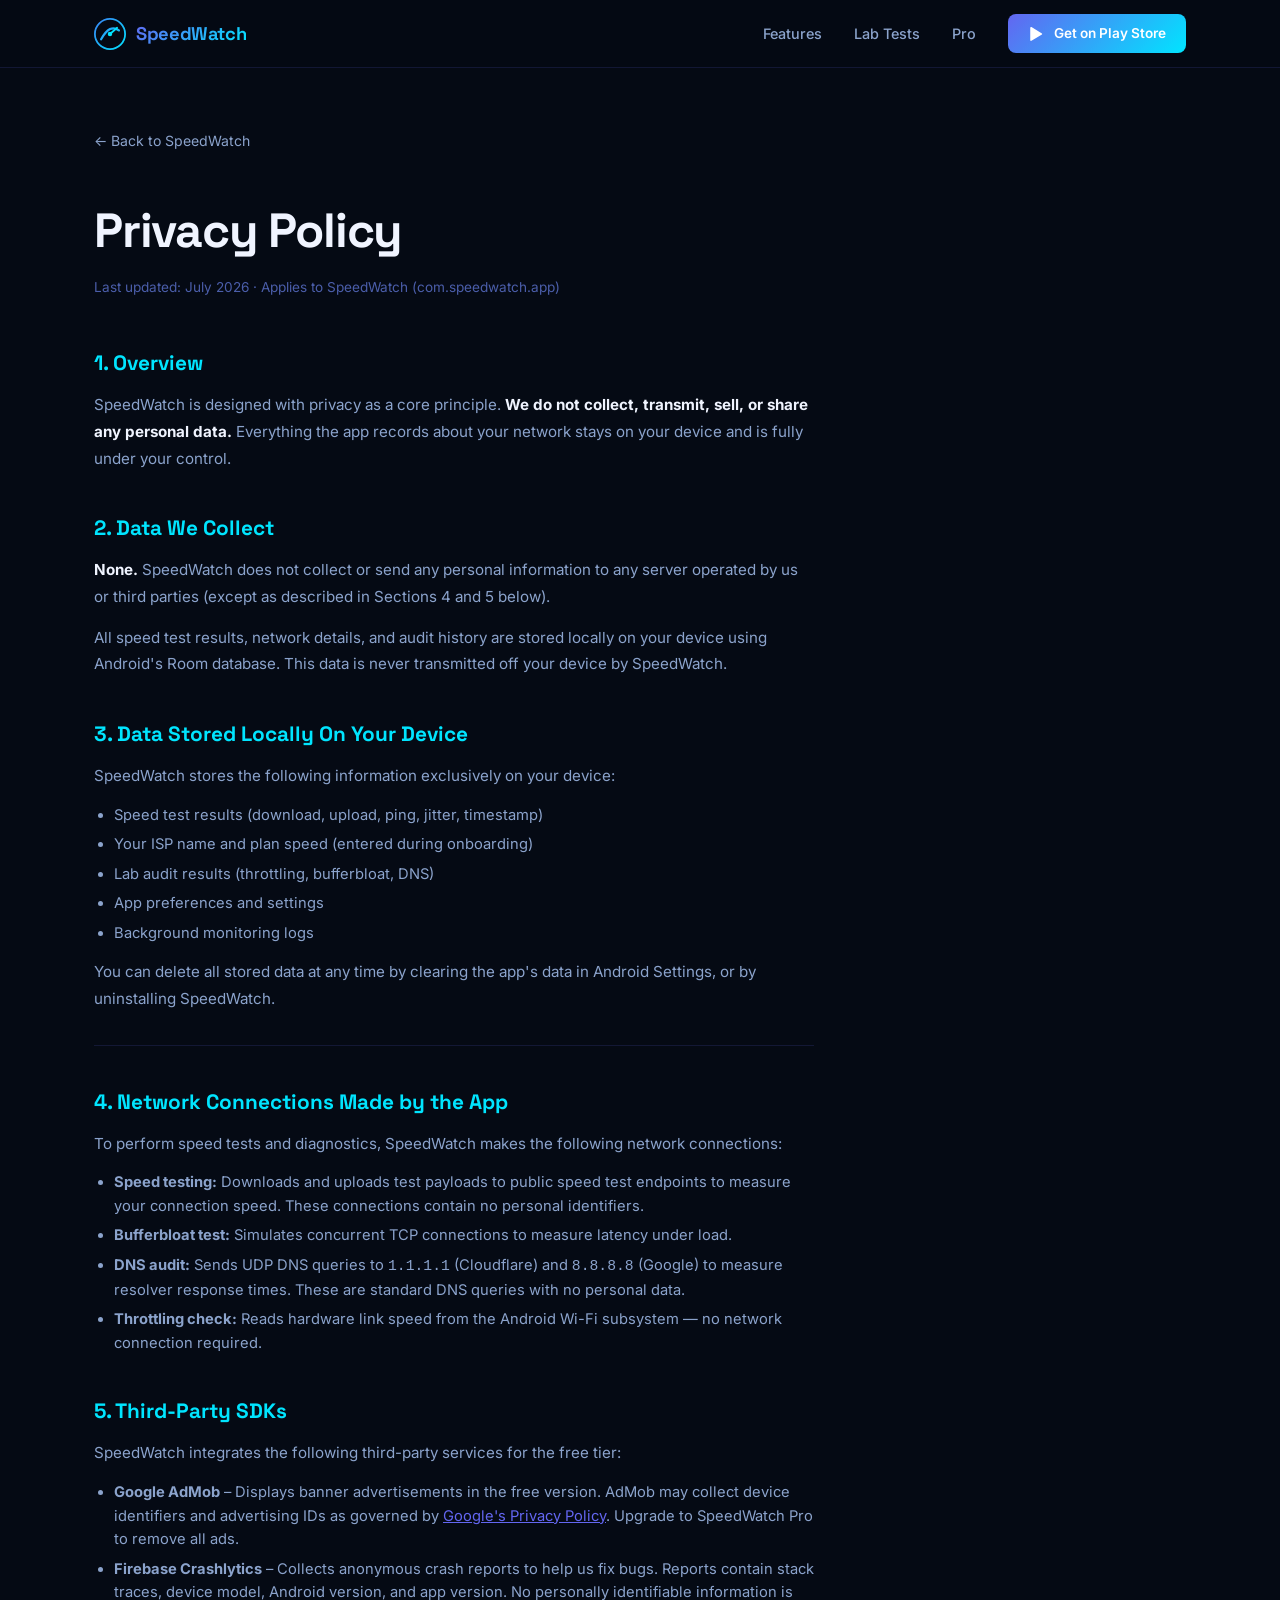
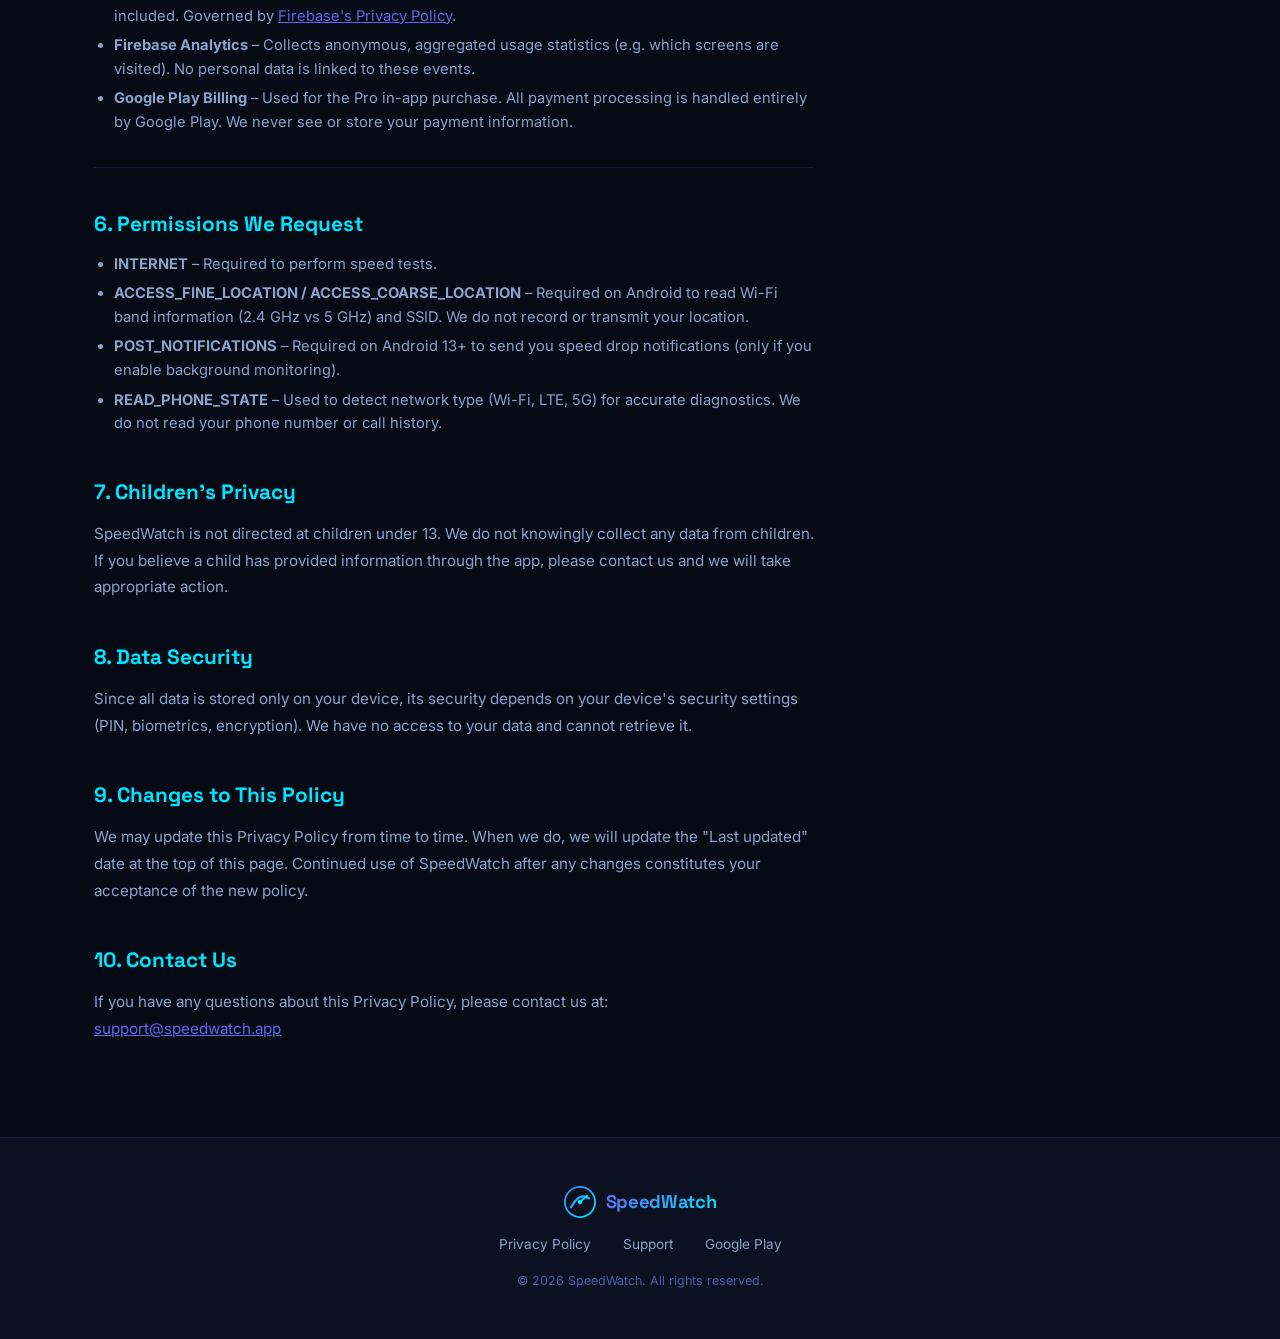
==== website/privacy.html @ 8ccc6902 "Initial commit: SpeedWatch Android app + website" ====
<!DOCTYPE html>
<html lang="en">
<head>
  <meta charset="UTF-8" />
  <meta name="viewport" content="width=device-width, initial-scale=1.0" />
  <title>Privacy Policy – SpeedWatch</title>
  <meta name="description" content="SpeedWatch Privacy Policy – learn how we handle your data (we don't collect any). All data stays on your device." />
  <link rel="icon" href="assets/icon.png" type="image/png" />
  <link rel="preconnect" href="https://fonts.googleapis.com" />
  <link rel="preconnect" href="https://fonts.gstatic.com" crossorigin />
  <link href="https://fonts.googleapis.com/css2?family=Inter:wght@300;400;500;600;700;800;900&family=Space+Grotesk:wght@400;500;600;700&display=swap" rel="stylesheet" />
  <link rel="stylesheet" href="style.css" />
  <style>
    .privacy-page { padding: calc(var(--nav-h) + 60px) 0 80px; min-height: 100vh; }
    .privacy-page h1 { font-family: var(--font-heading); font-size: clamp(2rem, 5vw, 3rem); font-weight: 800; letter-spacing: -0.025em; margin-bottom: 8px; }
    .privacy-page .meta { font-size: 0.85rem; color: var(--text-muted); margin-bottom: 48px; display: block; }
    .privacy-body { max-width: 720px; }
    .privacy-body h2 { font-family: var(--font-heading); font-size: 1.3rem; font-weight: 700; margin: 40px 0 12px; color: var(--cyan); }
    .privacy-body h2:first-child { margin-top: 0; }
    .privacy-body p { font-size: 0.95rem; color: var(--text-secondary); line-height: 1.75; margin-bottom: 14px; }
    .privacy-body ul { padding-left: 20px; margin-bottom: 14px; }
    .privacy-body ul li { font-size: 0.92rem; color: var(--text-secondary); margin-bottom: 6px; list-style: disc; line-height: 1.6; }
    .privacy-body a { color: var(--indigo); text-decoration: underline; }
    .privacy-body a:hover { color: var(--cyan); }
    .privacy-divider { height: 1px; background: var(--border); margin: 32px 0; }
    .back-link { display: inline-flex; align-items: center; gap: 8px; font-size: 0.88rem; color: var(--text-secondary); margin-bottom: 40px; transition: color var(--transition); }
    .back-link:hover { color: var(--cyan); }
  </style>
</head>
<body>

  <nav class="navbar scrolled" id="navbar">
    <div class="nav-inner">
      <a href="index.html" class="nav-brand">
        <div class="nav-logo">
          <svg viewBox="0 0 36 36" fill="none" xmlns="http://www.w3.org/2000/svg">
            <circle cx="18" cy="18" r="17" stroke="url(#nlg)" stroke-width="2"/>
            <path d="M8 24 Q18 6 28 14" stroke="url(#nlg)" stroke-width="2.5" stroke-linecap="round" fill="none"/>
            <line x1="18" y1="18" x2="26" y2="11" stroke="#00E5FF" stroke-width="2" stroke-linecap="round"/>
            <circle cx="18" cy="18" r="2.5" fill="#00E5FF"/>
            <defs><linearGradient id="nlg" x1="0" y1="0" x2="36" y2="36" gradientUnits="userSpaceOnUse"><stop stop-color="#3B82F6"/><stop offset="1" stop-color="#00E5FF"/></linearGradient></defs>
          </svg>
        </div>
        <span class="nav-wordmark">SpeedWatch</span>
      </a>
      <ul class="nav-links">
        <li><a href="index.html#features">Features</a></li>
        <li><a href="index.html#lab">Lab Tests</a></li>
        <li><a href="index.html#premium">Pro</a></li>
      </ul>
      <a href="https://play.google.com/store/apps/details?id=com.speedwatch.app" class="btn-nav-cta" target="_blank" rel="noopener">
        <svg width="18" height="18" viewBox="0 0 24 24" fill="currentColor"><path d="M3 20.5v-17c0-.83 1-1.3 1.6-.78l14 8.5c.53.32.53 1.04 0 1.36l-14 8.5c-.6.52-1.6.05-1.6-.78z"/></svg>
        Get on Play Store
      </a>
    </div>
  </nav>

  <main class="privacy-page">
    <div class="container">
      <a href="index.html" class="back-link">← Back to SpeedWatch</a>
      <div class="privacy-body">
        <h1>Privacy Policy</h1>
        <span class="meta">Last updated: July 2026 · Applies to SpeedWatch (com.speedwatch.app)</span>

        <h2>1. Overview</h2>
        <p>SpeedWatch is designed with privacy as a core principle. <strong style="color: var(--text-primary);">We do not collect, transmit, sell, or share any personal data.</strong> Everything the app records about your network stays on your device and is fully under your control.</p>

        <h2>2. Data We Collect</h2>
        <p><strong style="color: var(--text-primary);">None.</strong> SpeedWatch does not collect or send any personal information to any server operated by us or third parties (except as described in Sections 4 and 5 below).</p>
        <p>All speed test results, network details, and audit history are stored locally on your device using Android's Room database. This data is never transmitted off your device by SpeedWatch.</p>

        <h2>3. Data Stored Locally On Your Device</h2>
        <p>SpeedWatch stores the following information exclusively on your device:</p>
        <ul>
          <li>Speed test results (download, upload, ping, jitter, timestamp)</li>
          <li>Your ISP name and plan speed (entered during onboarding)</li>
          <li>Lab audit results (throttling, bufferbloat, DNS)</li>
          <li>App preferences and settings</li>
          <li>Background monitoring logs</li>
        </ul>
        <p>You can delete all stored data at any time by clearing the app's data in Android Settings, or by uninstalling SpeedWatch.</p>

        <div class="privacy-divider"></div>

        <h2>4. Network Connections Made by the App</h2>
        <p>To perform speed tests and diagnostics, SpeedWatch makes the following network connections:</p>
        <ul>
          <li><strong>Speed testing:</strong> Downloads and uploads test payloads to public speed test endpoints to measure your connection speed. These connections contain no personal identifiers.</li>
          <li><strong>Bufferbloat test:</strong> Simulates concurrent TCP connections to measure latency under load.</li>
          <li><strong>DNS audit:</strong> Sends UDP DNS queries to <code>1.1.1.1</code> (Cloudflare) and <code>8.8.8.8</code> (Google) to measure resolver response times. These are standard DNS queries with no personal data.</li>
          <li><strong>Throttling check:</strong> Reads hardware link speed from the Android Wi-Fi subsystem — no network connection required.</li>
        </ul>

        <h2>5. Third-Party SDKs</h2>
        <p>SpeedWatch integrates the following third-party services for the free tier:</p>
        <ul>
          <li><strong>Google AdMob</strong> – Displays banner advertisements in the free version. AdMob may collect device identifiers and advertising IDs as governed by <a href="https://policies.google.com/privacy" target="_blank" rel="noopener">Google's Privacy Policy</a>. Upgrade to SpeedWatch Pro to remove all ads.</li>
          <li><strong>Firebase Crashlytics</strong> – Collects anonymous crash reports to help us fix bugs. Reports contain stack traces, device model, Android version, and app version. No personally identifiable information is included. Governed by <a href="https://firebase.google.com/support/privacy" target="_blank" rel="noopener">Firebase's Privacy Policy</a>.</li>
          <li><strong>Firebase Analytics</strong> – Collects anonymous, aggregated usage statistics (e.g. which screens are visited). No personal data is linked to these events.</li>
          <li><strong>Google Play Billing</strong> – Used for the Pro in-app purchase. All payment processing is handled entirely by Google Play. We never see or store your payment information.</li>
        </ul>

        <div class="privacy-divider"></div>

        <h2>6. Permissions We Request</h2>
        <ul>
          <li><strong>INTERNET</strong> – Required to perform speed tests.</li>
          <li><strong>ACCESS_FINE_LOCATION / ACCESS_COARSE_LOCATION</strong> – Required on Android to read Wi-Fi band information (2.4 GHz vs 5 GHz) and SSID. We do not record or transmit your location.</li>
          <li><strong>POST_NOTIFICATIONS</strong> – Required on Android 13+ to send you speed drop notifications (only if you enable background monitoring).</li>
          <li><strong>READ_PHONE_STATE</strong> – Used to detect network type (Wi-Fi, LTE, 5G) for accurate diagnostics. We do not read your phone number or call history.</li>
        </ul>

        <h2>7. Children's Privacy</h2>
        <p>SpeedWatch is not directed at children under 13. We do not knowingly collect any data from children. If you believe a child has provided information through the app, please contact us and we will take appropriate action.</p>

        <h2>8. Data Security</h2>
        <p>Since all data is stored only on your device, its security depends on your device's security settings (PIN, biometrics, encryption). We have no access to your data and cannot retrieve it.</p>

        <h2>9. Changes to This Policy</h2>
        <p>We may update this Privacy Policy from time to time. When we do, we will update the "Last updated" date at the top of this page. Continued use of SpeedWatch after any changes constitutes your acceptance of the new policy.</p>

        <h2>10. Contact Us</h2>
        <p>If you have any questions about this Privacy Policy, please contact us at:<br/>
        <a href="mailto:support@speedwatch.app">support@speedwatch.app</a></p>
      </div>
    </div>
  </main>

  <footer class="footer">
    <div class="container footer-inner">
      <div class="footer-brand">
        <div class="nav-logo">
          <svg viewBox="0 0 36 36" fill="none"><circle cx="18" cy="18" r="17" stroke="url(#fflg)" stroke-width="2"/><path d="M8 24 Q18 6 28 14" stroke="url(#fflg)" stroke-width="2.5" stroke-linecap="round" fill="none"/><line x1="18" y1="18" x2="26" y2="11" stroke="#00E5FF" stroke-width="2" stroke-linecap="round"/><circle cx="18" cy="18" r="2.5" fill="#00E5FF"/><defs><linearGradient id="fflg" x1="0" y1="0" x2="36" y2="36" gradientUnits="userSpaceOnUse"><stop stop-color="#3B82F6"/><stop offset="1" stop-color="#00E5FF"/></linearGradient></defs></svg>
        </div>
        <span class="nav-wordmark">SpeedWatch</span>
      </div>
      <nav class="footer-links">
        <a href="privacy.html">Privacy Policy</a>
        <a href="mailto:support@speedwatch.app">Support</a>
        <a href="https://play.google.com/store/apps/details?id=com.speedwatch.app" target="_blank" rel="noopener">Google Play</a>
      </nav>
      <p class="footer-copy">&copy; 2026 SpeedWatch. All rights reserved.</p>
    </div>
  </footer>

</body>
</html>
---- website/style.css ----
/* ===================================================
   SpeedWatch – Website Stylesheet
   Design: Dark premium, glassmorphism, neon accents
   =================================================== */

/* ── CSS Custom Properties ── */
:root {
  --bg-deep: #050A14;
  --bg-surface: #0B1120;
  --bg-card: #0F1A2E;
  --bg-card-hover: #162240;
  --border: rgba(99, 102, 241, 0.15);
  --border-hover: rgba(0, 229, 255, 0.3);

  --blue: #3B82F6;
  --indigo: #6366F1;
  --cyan: #00E5FF;
  --green: #4CAF50;
  --yellow: #F59E0B;
  --red: #EF4444;

  --text-primary: #F0F4FF;
  --text-secondary: #8BA3CC;
  --text-muted: #4B5EAA;

  --gradient-brand: linear-gradient(135deg, #6366F1, #00E5FF);
  --gradient-glow: radial-gradient(ellipse 60% 40% at 50% 0%, rgba(99,102,241,0.18) 0%, transparent 70%);

  --font-body: 'Inter', system-ui, sans-serif;
  --font-heading: 'Space Grotesk', 'Inter', system-ui, sans-serif;

  --radius-sm: 8px;
  --radius-md: 14px;
  --radius-lg: 20px;
  --radius-xl: 28px;

  --shadow-card: 0 4px 32px rgba(0,0,0,0.5), 0 0 0 1px rgba(99,102,241,0.1);
  --shadow-glow-blue: 0 0 40px rgba(99,102,241,0.3);
  --shadow-glow-cyan: 0 0 40px rgba(0,229,255,0.2);

  --transition: 0.3s cubic-bezier(0.4, 0, 0.2, 1);

  --nav-h: 68px;
}

/* ── Reset & Base ── */
*, *::before, *::after { box-sizing: border-box; margin: 0; padding: 0; }
html { scroll-behavior: smooth; font-size: 16px; }
body {
  font-family: var(--font-body);
  background: var(--bg-deep);
  color: var(--text-primary);
  line-height: 1.6;
  overflow-x: hidden;
  -webkit-font-smoothing: antialiased;
}
img { max-width: 100%; display: block; }
a { text-decoration: none; color: inherit; }
ul { list-style: none; }
button { cursor: pointer; border: none; background: none; font: inherit; }

.container {
  width: 100%;
  max-width: 1140px;
  margin: 0 auto;
  padding: 0 24px;
}

.section { padding: 100px 0; position: relative; }

/* ── Gradient Text ── */
.gradient-text {
  background: var(--gradient-brand);
  -webkit-background-clip: text;
  -webkit-text-fill-color: transparent;
  background-clip: text;
}

/* =============================
   NAVBAR
   ============================= */
.navbar {
  position: fixed;
  top: 0; left: 0; right: 0;
  z-index: 1000;
  height: var(--nav-h);
  background: rgba(5,10,20,0.7);
  backdrop-filter: blur(20px);
  -webkit-backdrop-filter: blur(20px);
  border-bottom: 1px solid transparent;
  transition: border-color var(--transition), background var(--transition);
}
.navbar.scrolled {
  border-color: var(--border);
  background: rgba(5,10,20,0.92);
}
.nav-inner {
  max-width: 1140px;
  margin: 0 auto;
  padding: 0 24px;
  height: 100%;
  display: flex;
  align-items: center;
  gap: 32px;
}
.nav-brand {
  display: flex;
  align-items: center;
  gap: 10px;
  flex-shrink: 0;
}
.nav-logo { width: 32px; height: 32px; flex-shrink: 0; }
.nav-wordmark {
  font-family: var(--font-heading);
  font-weight: 700;
  font-size: 1.15rem;
  letter-spacing: -0.02em;
  background: var(--gradient-brand);
  -webkit-background-clip: text;
  -webkit-text-fill-color: transparent;
  background-clip: text;
}
.nav-links {
  display: flex;
  gap: 32px;
  align-items: center;
  margin-left: auto;
}
.nav-links a {
  font-size: 0.9rem;
  font-weight: 500;
  color: var(--text-secondary);
  transition: color var(--transition);
}
.nav-links a:hover { color: var(--text-primary); }
.btn-nav-cta {
  display: flex;
  align-items: center;
  gap: 8px;
  padding: 9px 20px;
  background: var(--gradient-brand);
  border-radius: var(--radius-sm);
  font-size: 0.85rem;
  font-weight: 600;
  color: #fff;
  flex-shrink: 0;
  transition: opacity var(--transition), box-shadow var(--transition);
}
.btn-nav-cta:hover { opacity: 0.9; box-shadow: var(--shadow-glow-blue); }
.hamburger { display: none; flex-direction: column; gap: 5px; padding: 4px; margin-left: auto; }
.hamburger span { display: block; width: 22px; height: 2px; background: var(--text-secondary); border-radius: 2px; transition: var(--transition); }
.mobile-menu {
  display: none;
  flex-direction: column;
  background: var(--bg-surface);
  padding: 16px 24px 24px;
  border-top: 1px solid var(--border);
  gap: 4px;
}
.mobile-menu a { padding: 12px 0; font-size: 1rem; color: var(--text-secondary); border-bottom: 1px solid var(--border); transition: color var(--transition); }
.mobile-menu a:last-child { border-bottom: none; }
.mobile-menu a:hover { color: var(--text-primary); }
.mobile-menu .mobile-cta { color: var(--cyan); font-weight: 600; }
.mobile-menu.open { display: flex; }

/* =============================
   HERO
   ============================= */
.hero {
  min-height: 100vh;
  display: flex;
  flex-direction: column;
  justify-content: center;
  padding-top: var(--nav-h);
  position: relative;
  overflow: hidden;
}
.hero-bg-orbs { position: absolute; inset: 0; pointer-events: none; }
.orb {
  position: absolute;
  border-radius: 50%;
  filter: blur(80px);
  opacity: 0.4;
  animation: orbFloat 8s ease-in-out infinite;
}
.orb-1 { width: 500px; height: 500px; background: radial-gradient(circle, #6366F1 0%, transparent 70%); top: -100px; left: -100px; animation-delay: 0s; }
.orb-2 { width: 400px; height: 400px; background: radial-gradient(circle, #00E5FF 0%, transparent 70%); top: 20%; right: -50px; animation-delay: -3s; }
.orb-3 { width: 300px; height: 300px; background: radial-gradient(circle, #3B82F6 0%, transparent 70%); bottom: 10%; left: 30%; animation-delay: -6s; }
@keyframes orbFloat {
  0%, 100% { transform: translateY(0) scale(1); }
  50% { transform: translateY(-30px) scale(1.05); }
}
.hero-grid-lines {
  position: absolute;
  inset: 0;
  background-image: linear-gradient(rgba(99,102,241,0.05) 1px, transparent 1px),
                    linear-gradient(90deg, rgba(99,102,241,0.05) 1px, transparent 1px);
  background-size: 60px 60px;
  mask-image: radial-gradient(ellipse 80% 80% at 50% 50%, black 0%, transparent 100%);
}
.hero-inner {
  display: grid;
  grid-template-columns: 1fr 1fr;
  gap: 60px;
  align-items: center;
  padding: 80px 24px;
}
.hero-badge {
  display: inline-flex;
  align-items: center;
  gap: 8px;
  padding: 6px 14px;
  background: rgba(99,102,241,0.12);
  border: 1px solid rgba(99,102,241,0.3);
  border-radius: 100px;
  font-size: 0.8rem;
  font-weight: 500;
  color: var(--indigo);
  margin-bottom: 20px;
}
.badge-dot {
  width: 6px; height: 6px;
  background: var(--cyan);
  border-radius: 50%;
  animation: pulse 2s ease-in-out infinite;
}
@keyframes pulse { 0%,100% { opacity: 1; } 50% { opacity: 0.4; } }
.hero-text h1 {
  font-family: var(--font-heading);
  font-size: clamp(2.5rem, 5vw, 3.8rem);
  font-weight: 800;
  line-height: 1.1;
  letter-spacing: -0.03em;
  margin-bottom: 20px;
}
.hero-sub {
  font-size: 1.05rem;
  color: var(--text-secondary);
  line-height: 1.7;
  margin-bottom: 32px;
  max-width: 520px;
}
.hero-actions {
  display: flex;
  align-items: center;
  gap: 20px;
  flex-wrap: wrap;
  margin-bottom: 40px;
}
.btn-primary {
  display: inline-flex;
  align-items: center;
  transition: var(--transition);
}
.btn-primary:hover { transform: translateY(-2px); filter: brightness(1.1); }
.play-badge { height: 52px; width: auto; }
.play-badge--large { height: 64px; }
.btn-ghost {
  display: inline-flex;
  align-items: center;
  gap: 6px;
  padding: 13px 22px;
  border: 1px solid var(--border);
  border-radius: var(--radius-sm);
  font-size: 0.9rem;
  font-weight: 500;
  color: var(--text-secondary);
  transition: var(--transition);
}
.btn-ghost:hover { border-color: var(--border-hover); color: var(--text-primary); background: rgba(0,229,255,0.04); }
.hero-stats { display: flex; align-items: center; gap: 24px; }
.stat { text-align: center; }
.stat-value { display: block; font-family: var(--font-heading); font-size: 1.6rem; font-weight: 800; background: var(--gradient-brand); -webkit-background-clip: text; -webkit-text-fill-color: transparent; background-clip: text; }
.stat-label { font-size: 0.75rem; color: var(--text-muted); }
.stat-divider { width: 1px; height: 36px; background: var(--border); }

/* Phone mockup */
.hero-visual { display: flex; justify-content: center; align-items: center; position: relative; z-index: 1; }
.phone-mockup { position: relative; display: flex; flex-direction: column; align-items: center; }
.phone-frame {
  width: 280px;
  background: var(--bg-card);
  border-radius: 36px;
  border: 2px solid rgba(99,102,241,0.25);
  padding: 16px 12px;
  box-shadow: 0 32px 80px rgba(0,0,0,0.7), 0 0 0 1px rgba(99,102,241,0.15), inset 0 1px 0 rgba(255,255,255,0.08);
  position: relative;
  z-index: 2;
  animation: phoneLevitate 5s ease-in-out infinite;
}
@keyframes phoneLevitate { 0%,100%{ transform: translateY(0); } 50%{ transform: translateY(-12px); } }
.phone-screen {
  background: #070D1C;
  border-radius: 24px;
  overflow: hidden;
  padding: 12px;
  min-height: 500px;
  display: flex;
  flex-direction: column;
  align-items: center;
}
.screen-topbar {
  display: flex;
  justify-content: space-between;
  align-items: center;
  width: 100%;
  padding: 4px 4px 12px;
}
.screen-title { font-family: var(--font-heading); font-weight: 700; font-size: 0.95rem; color: var(--text-primary); }
.screen-network-chip {
  display: flex;
  align-items: center;
  gap: 6px;
  background: rgba(76,175,80,0.1);
  border: 1px solid rgba(76,175,80,0.25);
  border-radius: 100px;
  padding: 4px 10px;
  font-size: 0.65rem;
  color: var(--green);
  width: 100%;
  margin-bottom: 8px;
}
.chip-dot { width: 5px; height: 5px; background: var(--green); border-radius: 50%; animation: pulse 2s ease-in-out infinite; }
.speedometer-wrap { position: relative; width: 200px; height: 140px; margin: 4px 0; }
.speedometer-svg { width: 100%; height: 100%; }
.speed-arc { transition: stroke-dashoffset 1.5s cubic-bezier(0.4, 0, 0.2, 1); }
.speed-readout {
  position: absolute;
  top: 55%;
  left: 50%;
  transform: translate(-50%, -50%);
  text-align: center;
}
.speed-value { display: block; font-family: var(--font-heading); font-size: 1.9rem; font-weight: 900; color: var(--text-primary); line-height: 1; }
.speed-unit { font-size: 0.65rem; color: var(--text-muted); font-weight: 500; }
.screen-metrics { display: grid; grid-template-columns: 1fr 1fr; gap: 6px; width: 100%; margin-top: 8px; }
.metric-chip {
  background: rgba(99,102,241,0.08);
  border: 1px solid var(--border);
  border-radius: var(--radius-sm);
  padding: 8px 10px;
  display: flex;
  flex-direction: column;
  gap: 2px;
}
.metric-label { font-size: 0.6rem; color: var(--text-muted); }
.metric-val { font-family: var(--font-heading); font-size: 1rem; font-weight: 700; color: var(--text-primary); }
.metric-unit { font-size: 0.55rem; color: var(--text-muted); }
.stability-badge {
  margin: 8px 0;
  padding: 4px 12px;
  background: rgba(76,175,80,0.1);
  border: 1px solid rgba(76,175,80,0.25);
  border-radius: 100px;
  font-size: 0.7rem;
  color: var(--green);
  font-weight: 600;
  align-self: center;
}
.screen-test-btn {
  margin-top: auto;
  width: 80%;
  padding: 12px;
  background: var(--gradient-brand);
  border-radius: var(--radius-sm);
  font-size: 0.8rem;
  font-weight: 700;
  color: #fff;
  letter-spacing: 0.02em;
  margin-top: 12px;
  transition: var(--transition);
}
.screen-test-btn:hover { opacity: 0.9; }
.phone-reflection {
  position: absolute;
  bottom: -40px;
  width: 200px;
  height: 40px;
  background: linear-gradient(to bottom, rgba(99,102,241,0.15), transparent);
  filter: blur(16px);
  border-radius: 50%;
  z-index: 1;
}

/* scroll hint */
.hero-scroll-hint {
  position: absolute;
  bottom: 32px;
  left: 50%;
  transform: translateX(-50%);
  display: flex;
  flex-direction: column;
  align-items: center;
  gap: 8px;
  font-size: 0.75rem;
  color: var(--text-muted);
}
.scroll-arrow {
  width: 20px;
  height: 20px;
  border-right: 2px solid var(--text-muted);
  border-bottom: 2px solid var(--text-muted);
  transform: rotate(45deg);
  animation: scrollBounce 1.5s ease-in-out infinite;
}
@keyframes scrollBounce { 0%,100%{transform:rotate(45deg) translateY(0);} 50%{transform:rotate(45deg) translateY(4px);} }

/* =============================
   SECTION HEADERS
   ============================= */
.section-header { text-align: center; margin-bottom: 64px; }
.section-tag {
  display: inline-block;
  padding: 5px 14px;
  background: rgba(99,102,241,0.1);
  border: 1px solid rgba(99,102,241,0.25);
  border-radius: 100px;
  font-size: 0.78rem;
  font-weight: 600;
  color: var(--indigo);
  letter-spacing: 0.04em;
  text-transform: uppercase;
  margin-bottom: 16px;
}
.section-header h2 {
  font-family: var(--font-heading);
  font-size: clamp(2rem, 4vw, 3rem);
  font-weight: 800;
  line-height: 1.15;
  letter-spacing: -0.025em;
  margin-bottom: 16px;
}
.section-sub {
  font-size: 1.05rem;
  color: var(--text-secondary);
  max-width: 560px;
  margin: 0 auto;
  line-height: 1.7;
}

/* =============================
   FEATURES
   ============================= */
.features { background: linear-gradient(180deg, var(--bg-deep) 0%, var(--bg-surface) 100%); }
.features-grid {
  display: grid;
  grid-template-columns: repeat(3, 1fr);
  gap: 20px;
}
.feature-card {
  background: var(--bg-card);
  border: 1px solid var(--border);
  border-radius: var(--radius-lg);
  padding: 28px;
  transition: var(--transition);
  position: relative;
  overflow: hidden;
}
.feature-card::before {
  content: '';
  position: absolute;
  inset: 0;
  background: var(--gradient-brand);
  opacity: 0;
  transition: opacity var(--transition);
  pointer-events: none;
}
.feature-card:hover { border-color: var(--border-hover); transform: translateY(-4px); box-shadow: var(--shadow-card), var(--shadow-glow-blue); }
.feature-card:hover::before { opacity: 0.03; }
.feature-card--highlight {
  grid-column: span 2;
  background: linear-gradient(135deg, rgba(99,102,241,0.08) 0%, rgba(0,229,255,0.04) 100%);
  border-color: rgba(99,102,241,0.25);
}
.feature-icon { width: 48px; height: 48px; margin-bottom: 16px; }
.feature-card h3 {
  font-family: var(--font-heading);
  font-size: 1.15rem;
  font-weight: 700;
  margin-bottom: 10px;
  color: var(--text-primary);
}
.feature-card p { font-size: 0.9rem; color: var(--text-secondary); line-height: 1.65; margin-bottom: 16px; }
.feature-bullets { display: flex; flex-direction: column; gap: 6px; }
.feature-bullets li {
  font-size: 0.82rem;
  color: var(--text-secondary);
  padding-left: 18px;
  position: relative;
}
.feature-bullets li::before { content: '→'; position: absolute; left: 0; color: var(--cyan); font-size: 0.75rem; }

/* =============================
   LAB TESTS
   ============================= */
.lab { background: var(--bg-surface); }
.lab-bg { position: absolute; inset: 0; pointer-events: none; overflow: hidden; }
.lab-orb { position: absolute; border-radius: 50%; filter: blur(100px); opacity: 0.2; }
.lab-orb-1 { width: 600px; height: 400px; background: radial-gradient(circle, #6366F1, transparent); top: -100px; right: -200px; }
.lab-orb-2 { width: 400px; height: 400px; background: radial-gradient(circle, #00E5FF, transparent); bottom: 0; left: -100px; }
.lab-cards { display: flex; flex-direction: column; gap: 24px; }
.lab-card {
  display: flex;
  gap: 28px;
  align-items: flex-start;
  background: var(--bg-card);
  border: 1px solid var(--border);
  border-radius: var(--radius-xl);
  padding: 32px;
  transition: var(--transition);
  position: relative;
  overflow: hidden;
}
.lab-card::after {
  content: '';
  position: absolute;
  top: 0; left: 0; right: 0;
  height: 2px;
  background: var(--gradient-brand);
  opacity: 0;
  transition: opacity var(--transition);
}
.lab-card:hover { border-color: var(--border-hover); transform: translateX(4px); box-shadow: var(--shadow-card); }
.lab-card:hover::after { opacity: 1; }
.lab-card-icon {
  width: 52px;
  height: 52px;
  flex-shrink: 0;
  background: rgba(99,102,241,0.08);
  border: 1px solid var(--border);
  border-radius: var(--radius-md);
  display: flex;
  align-items: center;
  justify-content: center;
  padding: 10px;
}
.lab-card-content { flex: 1; }
.lab-card-number {
  font-family: var(--font-heading);
  font-size: 0.75rem;
  font-weight: 700;
  color: var(--text-muted);
  letter-spacing: 0.1em;
  margin-bottom: 6px;
}
.lab-card h3 { font-family: var(--font-heading); font-size: 1.25rem; font-weight: 700; margin-bottom: 10px; }
.lab-card p { font-size: 0.92rem; color: var(--text-secondary); line-height: 1.7; margin-bottom: 16px; }
.lab-results { display: flex; flex-wrap: wrap; gap: 8px; }
.result-badge {
  padding: 4px 12px;
  border-radius: 100px;
  font-size: 0.75rem;
  font-weight: 600;
  border: 1px solid;
}
.result--green { background: rgba(76,175,80,0.1); border-color: rgba(76,175,80,0.3); color: var(--green); }
.result--blue { background: rgba(59,130,246,0.1); border-color: rgba(59,130,246,0.3); color: var(--blue); }
.result--yellow { background: rgba(245,158,11,0.1); border-color: rgba(245,158,11,0.3); color: var(--yellow); }
.result--red { background: rgba(239,68,68,0.1); border-color: rgba(239,68,68,0.3); color: var(--red); }
.lab-audit-note {
  display: flex;
  align-items: center;
  gap: 12px;
  margin-top: 40px;
  padding: 16px 24px;
  background: rgba(76,175,80,0.06);
  border: 1px solid rgba(76,175,80,0.2);
  border-radius: var(--radius-md);
  font-size: 0.9rem;
  color: var(--text-secondary);
}
.lab-audit-note strong { color: var(--text-primary); }

/* =============================
   PREMIUM
   ============================= */
.premium { background: linear-gradient(180deg, var(--bg-surface) 0%, var(--bg-deep) 100%); }
.pricing-cards { display: grid; grid-template-columns: 1fr 1fr; gap: 24px; max-width: 800px; margin: 0 auto; }
.pricing-card {
  background: var(--bg-card);
  border: 1px solid var(--border);
  border-radius: var(--radius-xl);
  padding: 36px;
  position: relative;
  display: flex;
  flex-direction: column;
  gap: 28px;
  transition: var(--transition);
}
.pricing-card:hover { transform: translateY(-4px); box-shadow: var(--shadow-card); }
.pricing-card--pro {
  background: linear-gradient(135deg, rgba(245,158,11,0.06), rgba(239,68,68,0.06));
  border-color: rgba(245,158,11,0.3);
}
.pricing-card--pro:hover { box-shadow: 0 4px 32px rgba(0,0,0,0.5), 0 0 40px rgba(245,158,11,0.15); }
.pro-popular-badge {
  position: absolute;
  top: -14px;
  left: 50%;
  transform: translateX(-50%);
  padding: 4px 16px;
  background: linear-gradient(135deg, #F59E0B, #EF4444);
  border-radius: 100px;
  font-size: 0.72rem;
  font-weight: 700;
  color: #fff;
  white-space: nowrap;
  letter-spacing: 0.04em;
}
.pricing-header h3 { font-family: var(--font-heading); font-size: 1.4rem; font-weight: 800; margin-bottom: 8px; }
.pricing-price { margin-bottom: 8px; }
.price-prefix { font-size: 0.8rem; color: var(--text-muted); display: block; }
.price-amount { font-family: var(--font-heading); font-size: 2rem; font-weight: 900; }
.pricing-header p { font-size: 0.85rem; color: var(--text-muted); }
.pricing-features { display: flex; flex-direction: column; gap: 10px; flex: 1; }
.pricing-features li { font-size: 0.88rem; padding-left: 22px; position: relative; }
.feature-yes { color: var(--text-secondary); }
.feature-yes::before { content: '✓'; position: absolute; left: 0; color: var(--green); font-weight: 700; }
.feature-no { color: var(--text-muted); }
.feature-no::before { content: '×'; position: absolute; left: 0; color: var(--text-muted); }
.pricing-btn {
  display: block;
  text-align: center;
  padding: 14px 24px;
  border-radius: var(--radius-md);
  font-size: 0.92rem;
  font-weight: 700;
  transition: var(--transition);
  letter-spacing: 0.01em;
}
.pricing-btn--outline { border: 1px solid var(--border); color: var(--text-secondary); }
.pricing-btn--outline:hover { border-color: var(--border-hover); color: var(--text-primary); }
.pricing-btn--pro { background: linear-gradient(135deg, #F59E0B, #EF4444); color: #fff; }
.pricing-btn--pro:hover { opacity: 0.9; box-shadow: 0 0 30px rgba(245,158,11,0.3); transform: translateY(-1px); }

/* =============================
   HOW IT WORKS
   ============================= */
.how { background: var(--bg-deep); }
.steps { display: flex; align-items: flex-start; gap: 0; flex-wrap: wrap; justify-content: center; }
.step {
  display: flex;
  flex-direction: column;
  align-items: center;
  text-align: center;
  max-width: 240px;
  padding: 24px;
  flex: 1;
}
.step-number {
  width: 56px;
  height: 56px;
  background: var(--gradient-brand);
  border-radius: 50%;
  display: flex;
  align-items: center;
  justify-content: center;
  font-family: var(--font-heading);
  font-size: 1.25rem;
  font-weight: 800;
  color: #fff;
  margin-bottom: 20px;
  box-shadow: var(--shadow-glow-blue);
}
.step-content h3 { font-family: var(--font-heading); font-size: 1.05rem; font-weight: 700; margin-bottom: 8px; }
.step-content p { font-size: 0.88rem; color: var(--text-secondary); line-height: 1.65; }
.step-connector { width: 80px; height: 2px; background: linear-gradient(90deg, var(--indigo), var(--cyan)); margin-top: 28px; flex-shrink: 0; opacity: 0.4; }

/* =============================
   PRIVACY
   ============================= */
.privacy-section { background: var(--bg-surface); }
.privacy-card {
  display: flex;
  gap: 48px;
  align-items: flex-start;
  background: var(--bg-card);
  border: 1px solid var(--border);
  border-radius: var(--radius-xl);
  padding: 48px;
}
.privacy-icon { width: 80px; height: 80px; flex-shrink: 0; }
.privacy-content h2 { font-family: var(--font-heading); font-size: 1.8rem; font-weight: 800; margin-bottom: 12px; }
.privacy-content > p { font-size: 0.95rem; color: var(--text-secondary); line-height: 1.7; margin-bottom: 24px; }
.privacy-points { display: grid; grid-template-columns: 1fr 1fr; gap: 12px; }
.privacy-point { display: flex; align-items: center; gap: 10px; font-size: 0.88rem; color: var(--text-secondary); }
.pp-icon { font-size: 1.1rem; }

/* =============================
   CTA BANNER
   ============================= */
.cta-banner {
  background: linear-gradient(180deg, var(--bg-deep) 0%, var(--bg-surface) 100%);
  text-align: center;
  position: relative;
  overflow: hidden;
}
.cta-bg-orbs { position: absolute; inset: 0; pointer-events: none; }
.cta-orb { position: absolute; border-radius: 50%; filter: blur(100px); opacity: 0.25; }
.cta-orb-1 { width: 500px; height: 500px; background: radial-gradient(circle, #6366F1, transparent); top: -200px; left: -100px; }
.cta-orb-2 { width: 400px; height: 400px; background: radial-gradient(circle, #00E5FF, transparent); bottom: -100px; right: -100px; }
.cta-inner { position: relative; z-index: 1; }
.cta-inner h2 { font-family: var(--font-heading); font-size: clamp(2.2rem, 4.5vw, 3.5rem); font-weight: 900; margin-bottom: 16px; line-height: 1.1; letter-spacing: -0.03em; }
.cta-inner p { font-size: 1rem; color: var(--text-secondary); margin-bottom: 36px; }
.btn-primary--large { display: inline-flex; }
.cta-note { margin-top: 20px; font-size: 0.82rem; color: var(--text-muted); }

/* =============================
   FOOTER
   ============================= */
.footer {
  background: var(--bg-surface);
  border-top: 1px solid var(--border);
  padding: 48px 0;
}
.footer-inner { display: flex; flex-direction: column; align-items: center; gap: 16px; text-align: center; }
.footer-brand { display: flex; align-items: center; gap: 10px; }
.footer-tagline { font-size: 0.88rem; color: var(--text-muted); }
.footer-links { display: flex; gap: 32px; flex-wrap: wrap; justify-content: center; }
.footer-links a { font-size: 0.85rem; color: var(--text-secondary); transition: color var(--transition); }
.footer-links a:hover { color: var(--cyan); }
.footer-copy { font-size: 0.78rem; color: var(--text-muted); }
.footer-copy code { font-size: 0.75rem; color: var(--indigo); }

/* =============================
   ANIMATIONS ON SCROLL
   ============================= */
.reveal {
  opacity: 0;
  transform: translateY(28px);
  transition: opacity 0.6s ease, transform 0.6s ease;
}
.reveal.visible {
  opacity: 1;
  transform: translateY(0);
}

/* =============================
   RESPONSIVE
   ============================= */
@media (max-width: 960px) {
  .hero-inner { grid-template-columns: 1fr; gap: 48px; text-align: center; padding: 60px 24px; }
  .hero-text { order: 1; }
  .hero-visual { order: 2; }
  .hero-sub { margin: 0 auto 32px; }
  .hero-actions { justify-content: center; }
  .hero-stats { justify-content: center; }
  .features-grid { grid-template-columns: 1fr 1fr; }
  .feature-card--highlight { grid-column: span 2; }
  .pricing-cards { grid-template-columns: 1fr; max-width: 440px; }
  .privacy-card { flex-direction: column; gap: 24px; padding: 32px; }
  .privacy-points { grid-template-columns: 1fr; }
}
@media (max-width: 680px) {
  :root { --nav-h: 60px; }
  .section { padding: 72px 0; }
  .features-grid { grid-template-columns: 1fr; }
  .feature-card--highlight { grid-column: span 1; }
  .lab-card { flex-direction: column; gap: 16px; padding: 24px; }
  .steps { flex-direction: column; align-items: center; }
  .step-connector { width: 2px; height: 40px; background: linear-gradient(180deg, var(--indigo), var(--cyan)); margin: 0; }
  .nav-links, .btn-nav-cta { display: none; }
  .hamburger { display: flex; }
  .hero-scroll-hint { display: none; }
}
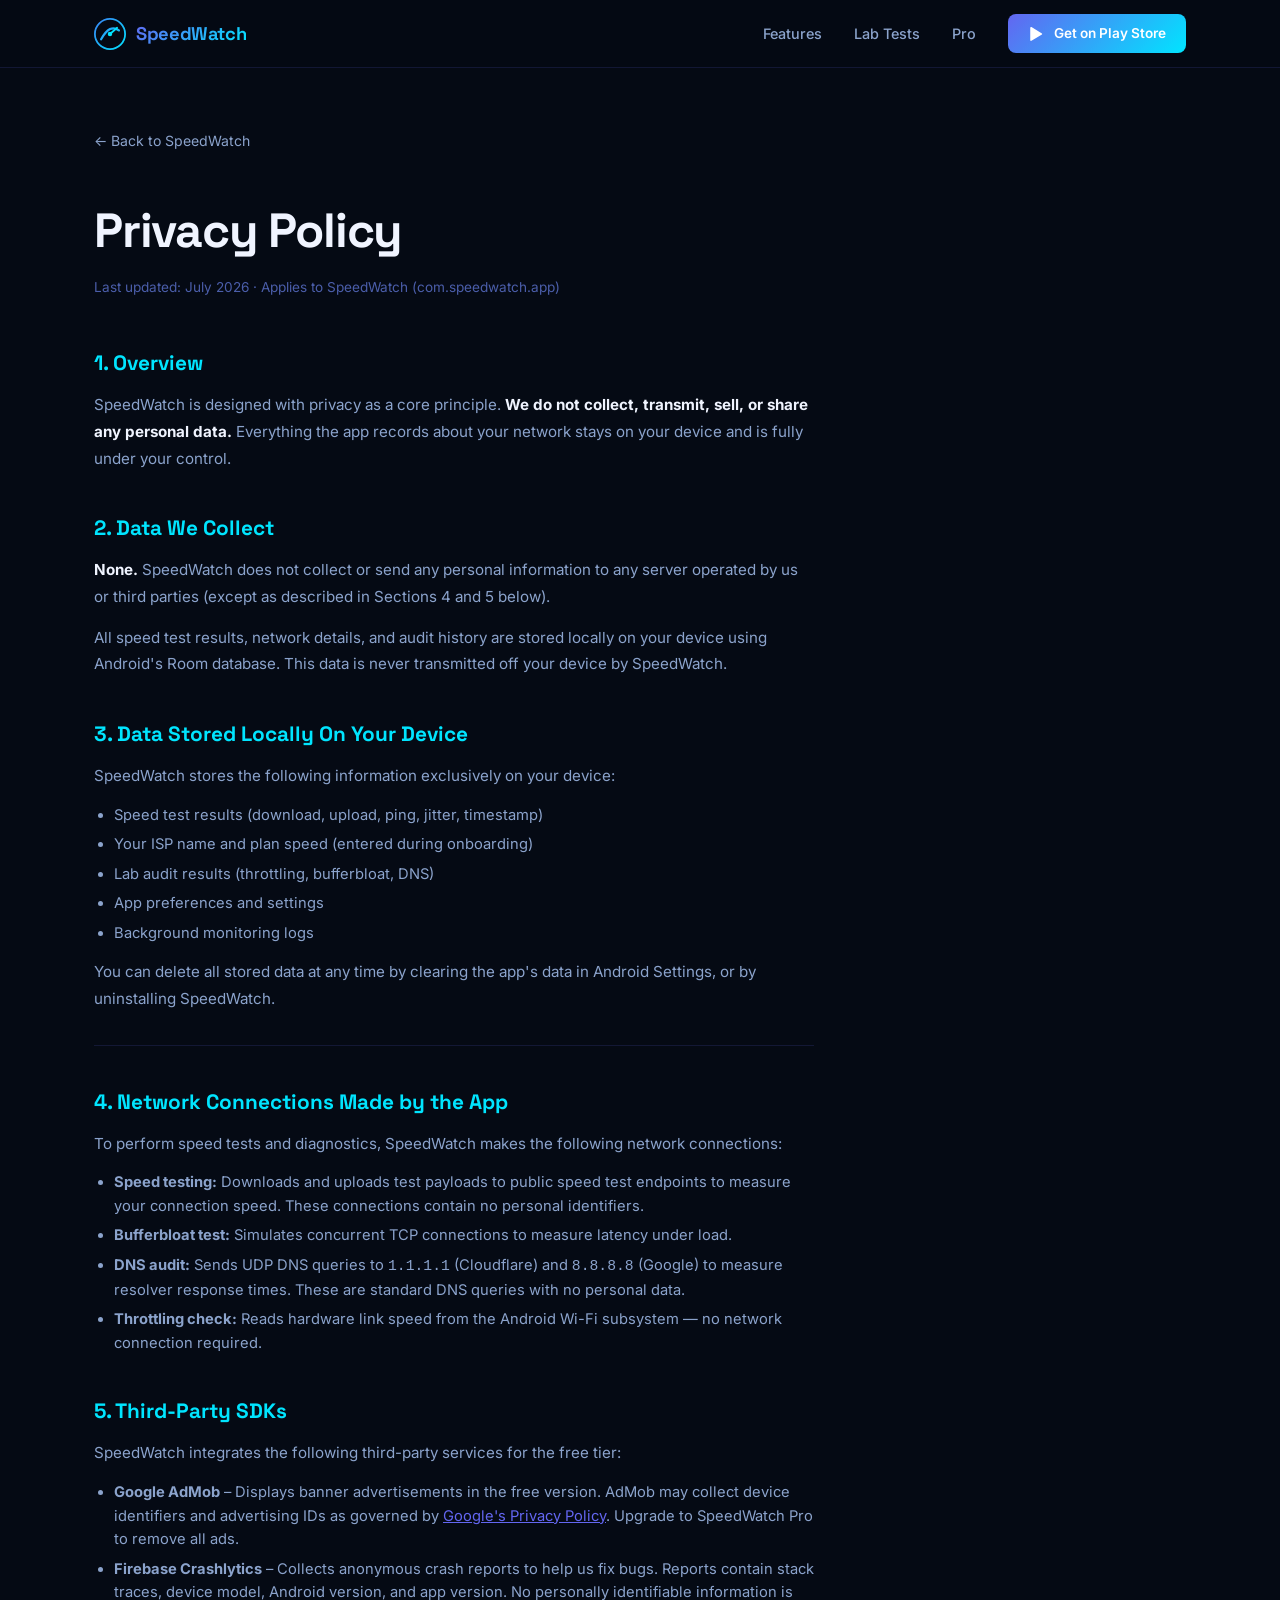
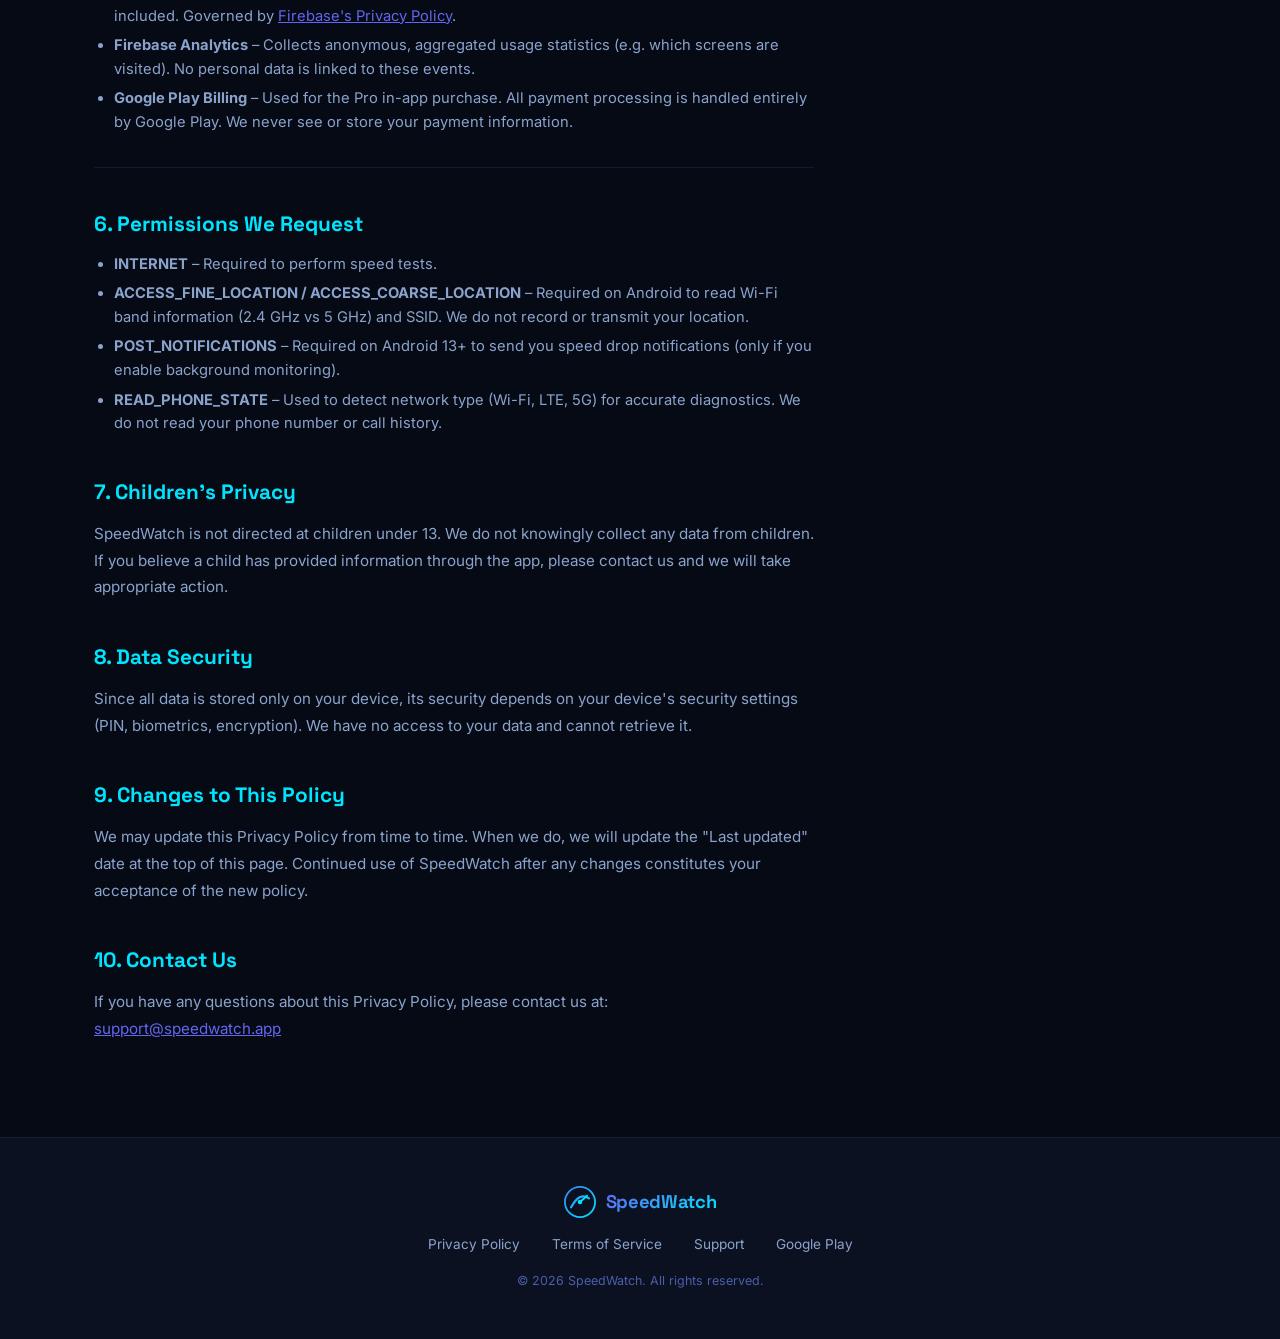
==== commit 56a52c60: "Add Terms of Service page + link in all footers" ====
--- a/website/privacy.html
+++ b/website/privacy.html
@@ -134,8 +134,9 @@
         </div>
         <span class="nav-wordmark">SpeedWatch</span>
       </div>
-      <nav class="footer-links">
+      <nav class="footer-links" aria-label="Footer links">
         <a href="privacy.html">Privacy Policy</a>
+        <a href="terms.html">Terms of Service</a>
         <a href="mailto:support@speedwatch.app">Support</a>
         <a href="https://play.google.com/store/apps/details?id=com.speedwatch.app" target="_blank" rel="noopener">Google Play</a>
       </nav>
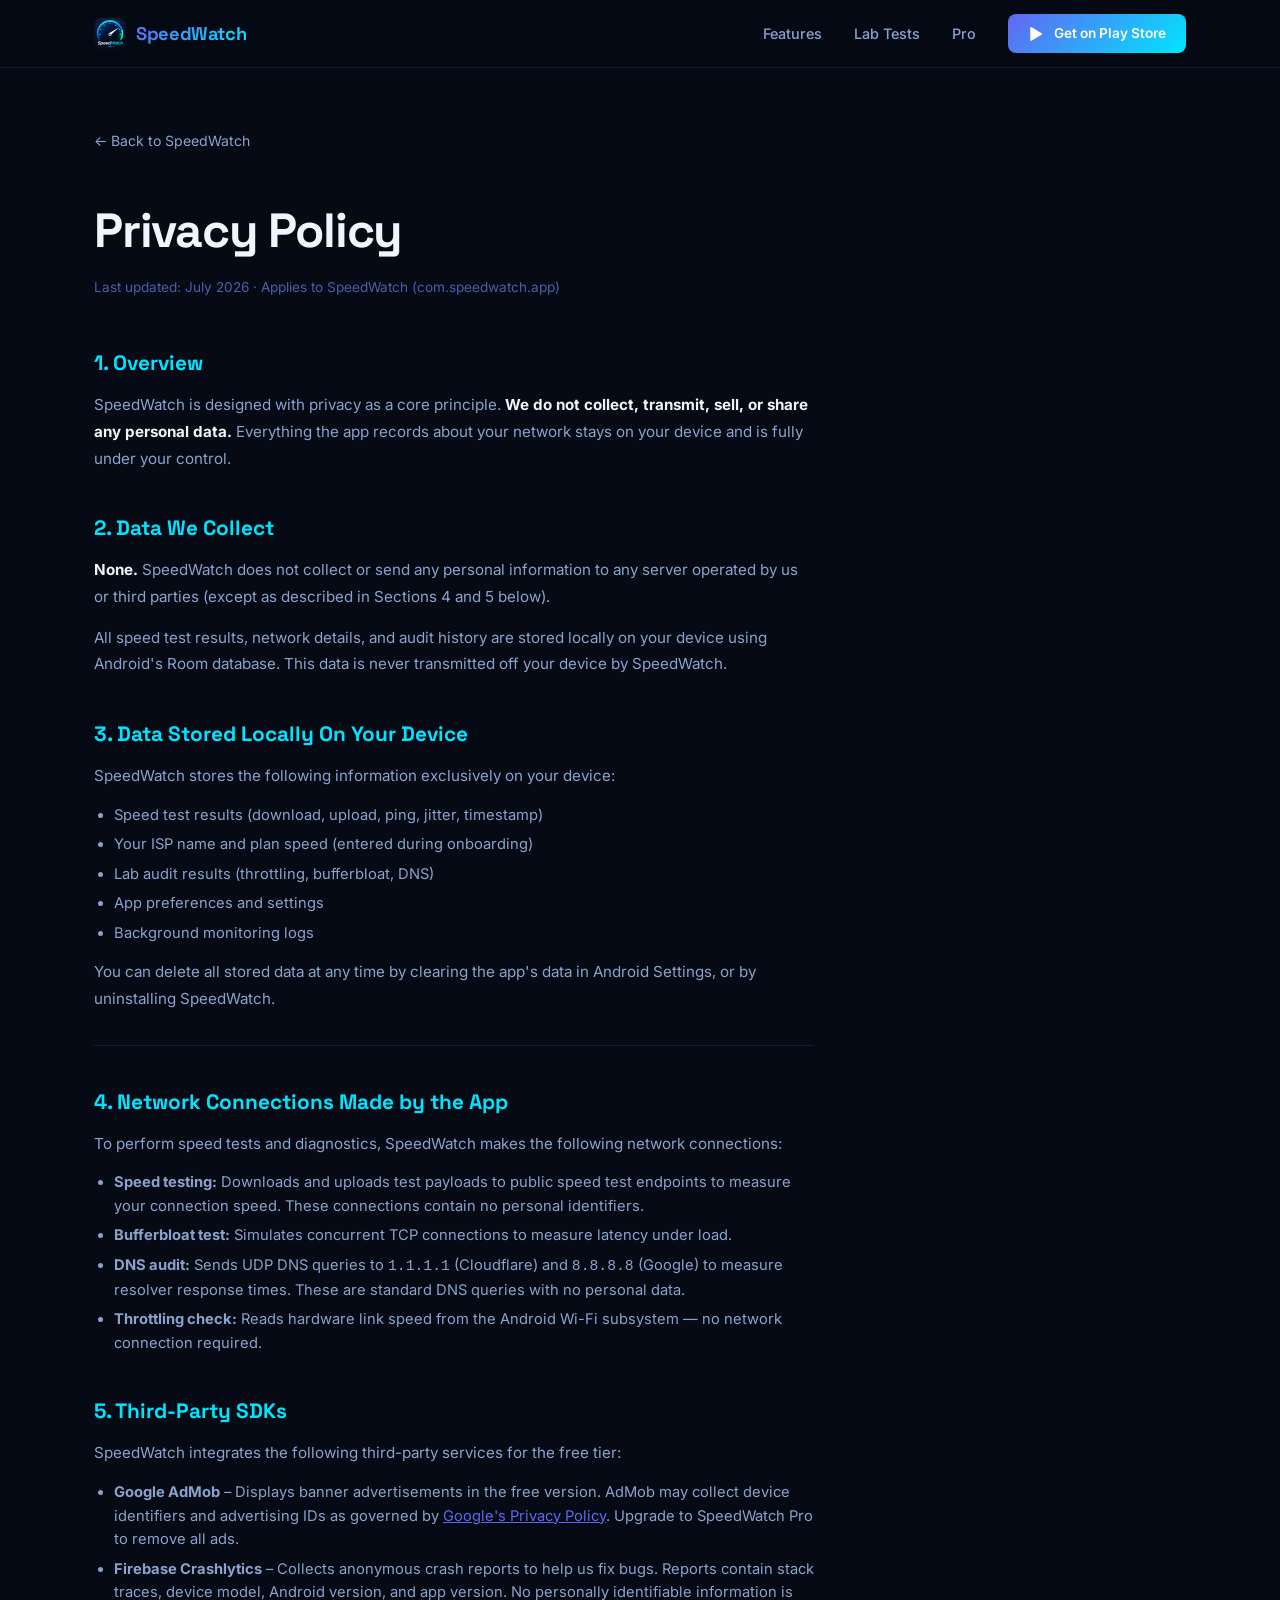
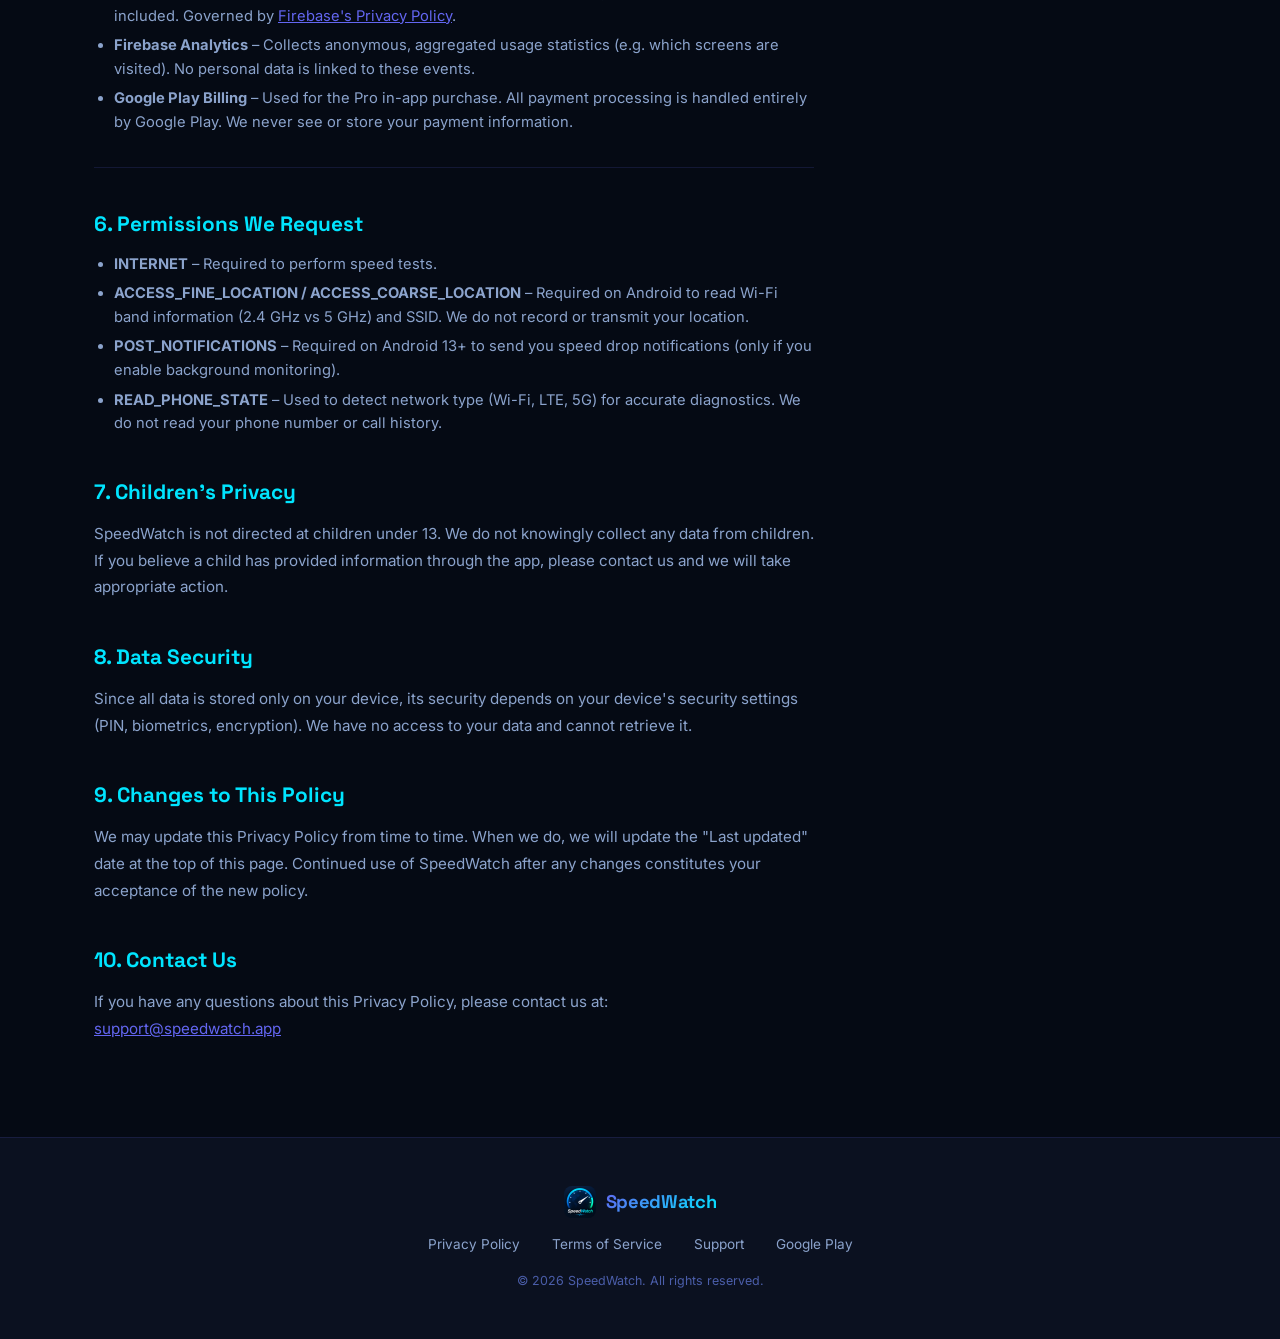
==== commit a948addc: "Use app icon PNG in navbar and footer across all pages" ====
--- a/website/privacy.html
+++ b/website/privacy.html
@@ -32,15 +32,7 @@
   <nav class="navbar scrolled" id="navbar">
     <div class="nav-inner">
       <a href="index.html" class="nav-brand">
-        <div class="nav-logo">
-          <svg viewBox="0 0 36 36" fill="none" xmlns="http://www.w3.org/2000/svg">
-            <circle cx="18" cy="18" r="17" stroke="url(#nlg)" stroke-width="2"/>
-            <path d="M8 24 Q18 6 28 14" stroke="url(#nlg)" stroke-width="2.5" stroke-linecap="round" fill="none"/>
-            <line x1="18" y1="18" x2="26" y2="11" stroke="#00E5FF" stroke-width="2" stroke-linecap="round"/>
-            <circle cx="18" cy="18" r="2.5" fill="#00E5FF"/>
-            <defs><linearGradient id="nlg" x1="0" y1="0" x2="36" y2="36" gradientUnits="userSpaceOnUse"><stop stop-color="#3B82F6"/><stop offset="1" stop-color="#00E5FF"/></linearGradient></defs>
-          </svg>
-        </div>
+        <img src="assets/icon.png" alt="SpeedWatch logo" class="nav-logo" />
         <span class="nav-wordmark">SpeedWatch</span>
       </a>
       <ul class="nav-links">
@@ -129,9 +121,7 @@
   <footer class="footer">
     <div class="container footer-inner">
       <div class="footer-brand">
-        <div class="nav-logo">
-          <svg viewBox="0 0 36 36" fill="none"><circle cx="18" cy="18" r="17" stroke="url(#fflg)" stroke-width="2"/><path d="M8 24 Q18 6 28 14" stroke="url(#fflg)" stroke-width="2.5" stroke-linecap="round" fill="none"/><line x1="18" y1="18" x2="26" y2="11" stroke="#00E5FF" stroke-width="2" stroke-linecap="round"/><circle cx="18" cy="18" r="2.5" fill="#00E5FF"/><defs><linearGradient id="fflg" x1="0" y1="0" x2="36" y2="36" gradientUnits="userSpaceOnUse"><stop stop-color="#3B82F6"/><stop offset="1" stop-color="#00E5FF"/></linearGradient></defs></svg>
-        </div>
+        <img src="assets/icon.png" alt="SpeedWatch logo" class="nav-logo" />
         <span class="nav-wordmark">SpeedWatch</span>
       </div>
       <nav class="footer-links" aria-label="Footer links">
--- a/website/style.css
+++ b/website/style.css
@@ -109,7 +109,14 @@
   gap: 10px;
   flex-shrink: 0;
 }
-.nav-logo { width: 32px; height: 32px; flex-shrink: 0; }
+.nav-logo {
+  width: 32px;
+  height: 32px;
+  flex-shrink: 0;
+  border-radius: 8px;
+  object-fit: cover;
+  display: block;
+}
 .nav-wordmark {
   font-family: var(--font-heading);
   font-weight: 700;
